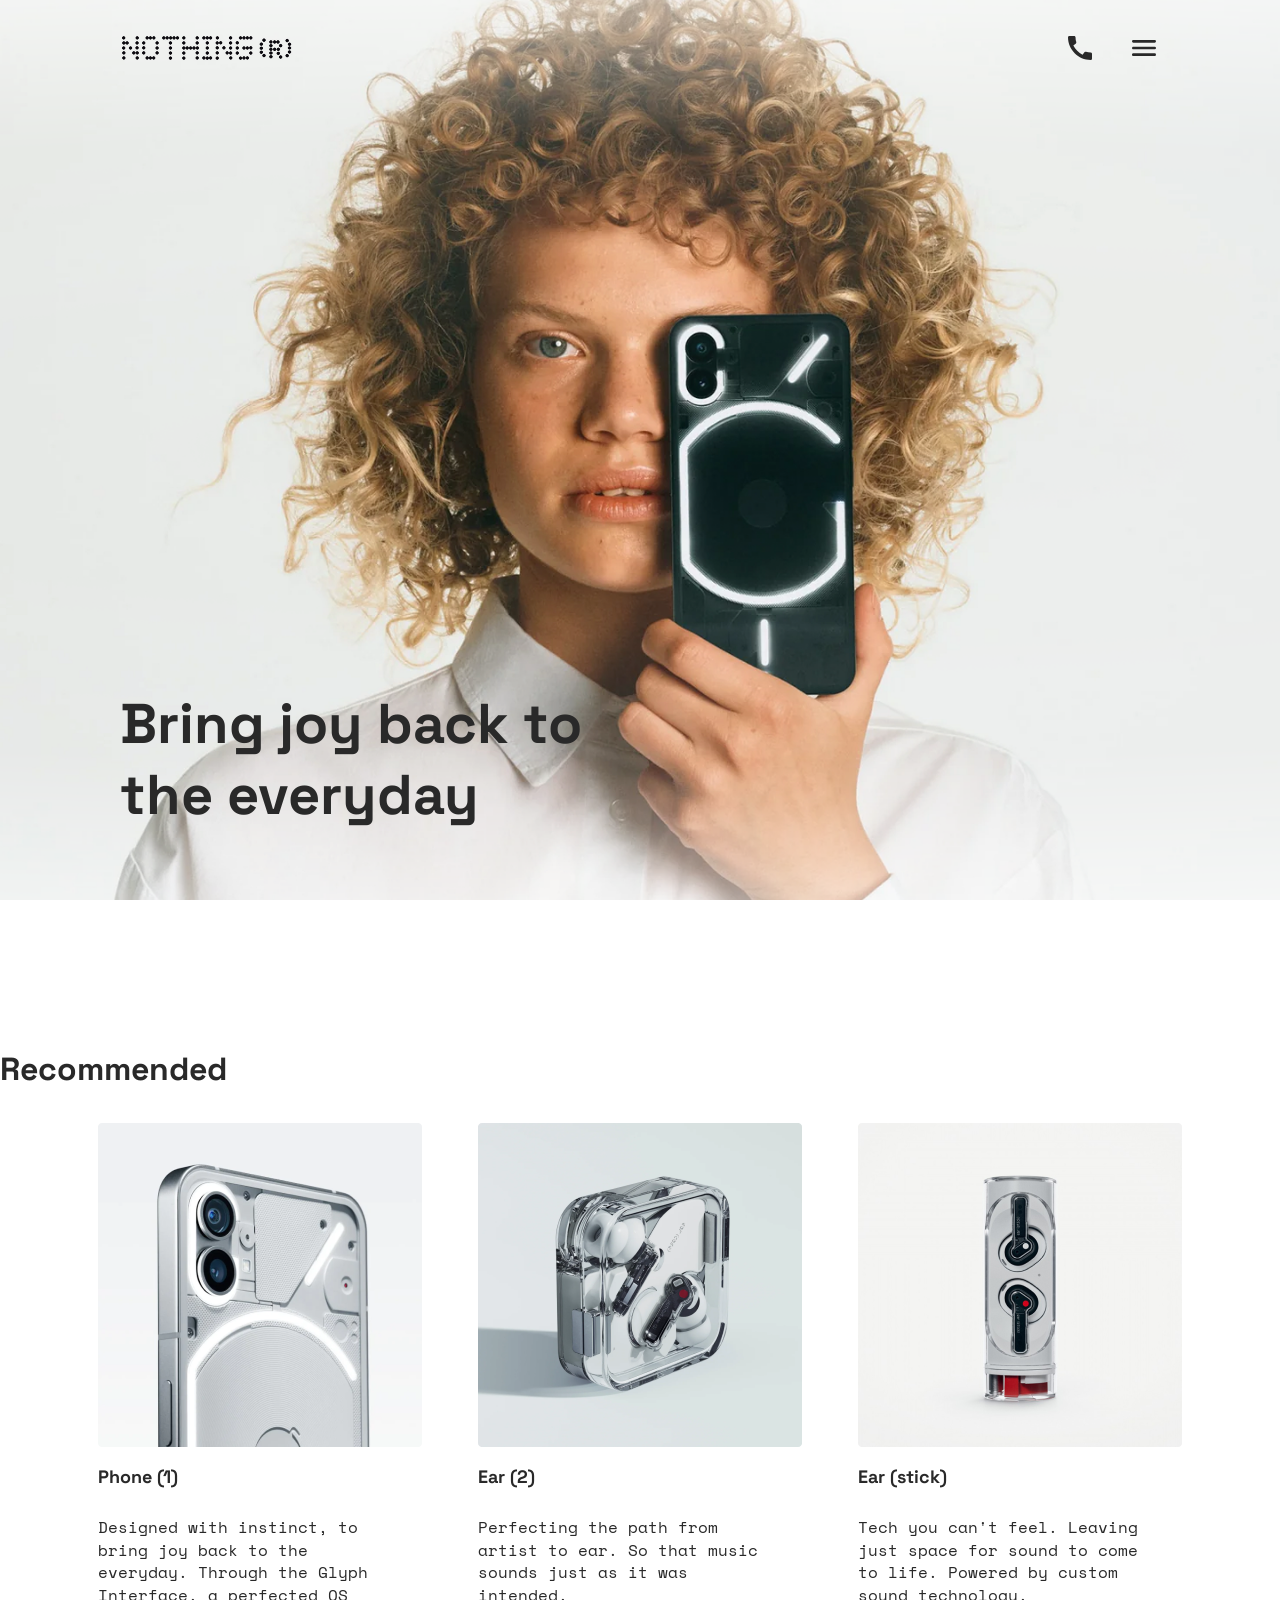
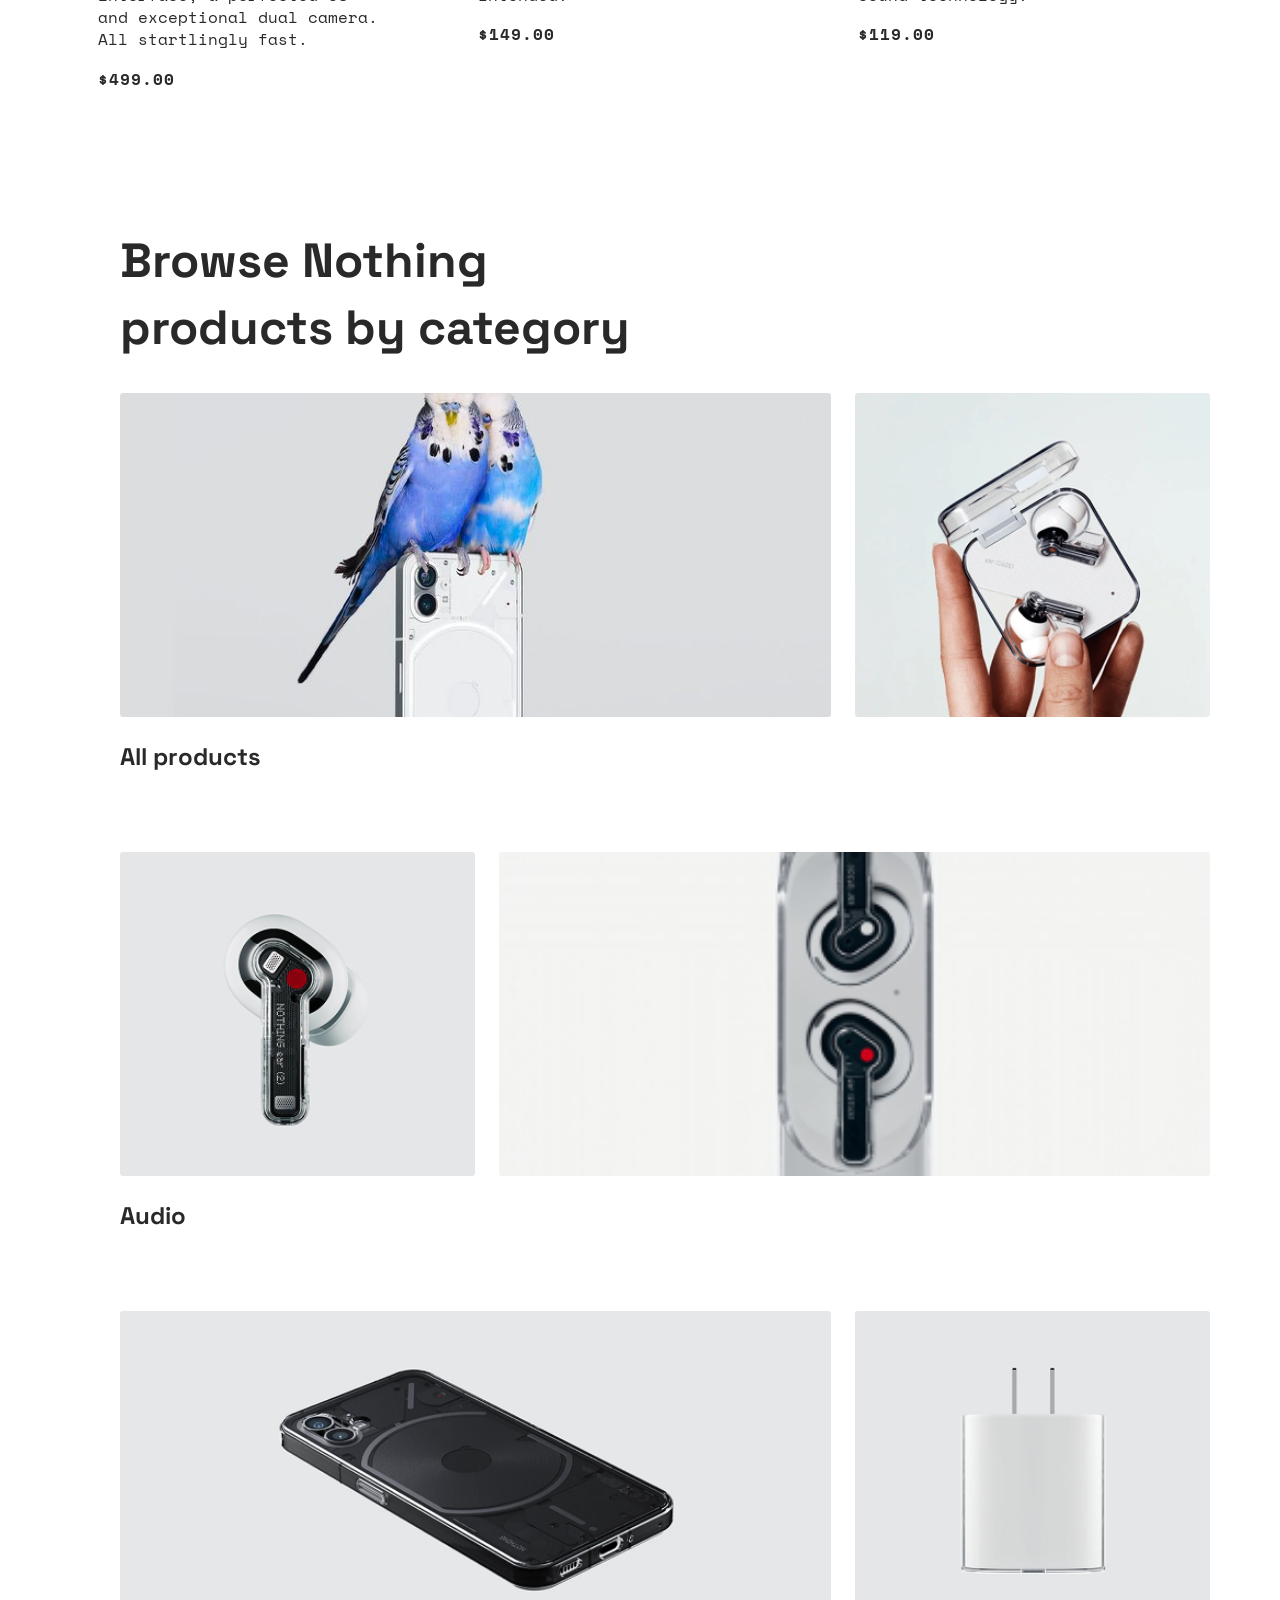
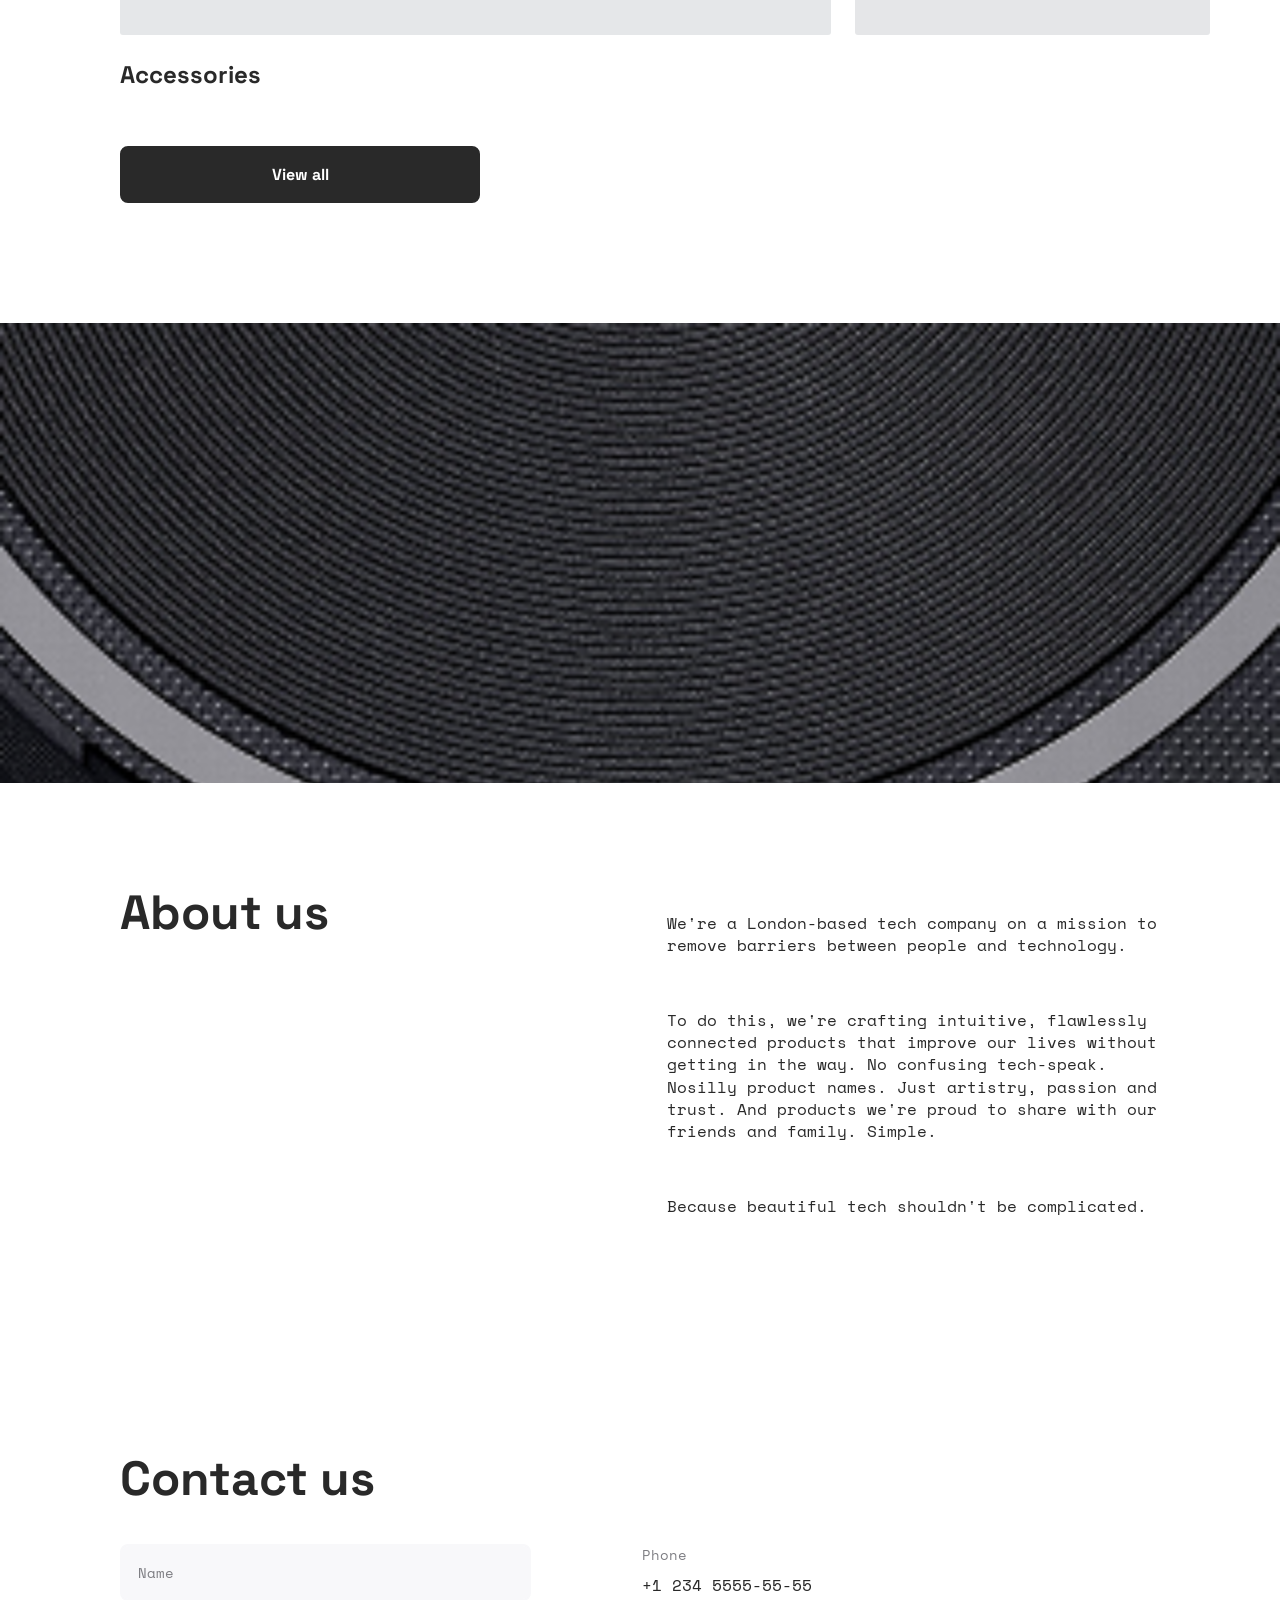
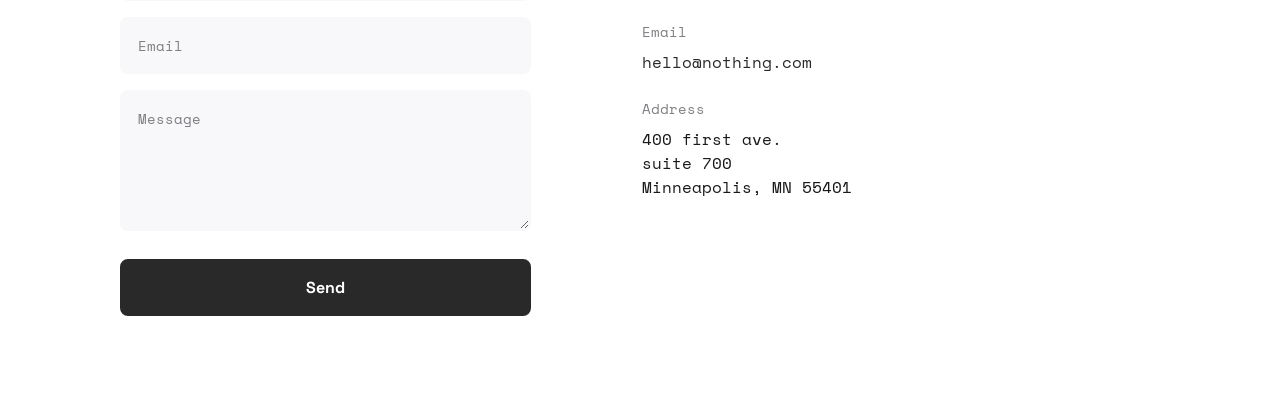
==== index.html @ 45bd4a40 "make build" ====
<!doctype html><html lang="en" class="page"><head><meta charset="utf-8"><meta name="viewport" content="width=device-width, initial-scale=1.0"><title>Nothing</title><link rel="icon" href="favicon.93eb9759.svg"><link rel="preconnect" href="https://fonts.googleapis.com"><link rel="preconnect" href="https://fonts.gstatic.com" crossorigin><link href="https://fonts.googleapis.com/css2?family=Space+Grotesk:wght@300..700&family=Space+Mono:ital,wght@0,400;0,700;1,400;1,700&display=swap" rel="stylesheet"><link rel="stylesheet" href="index.c25ecb0c.css"><script type="module" src="index.dffb134f.js" defer></script><script src="index.c192a3b6.js" defer nomodule></script></head><body class="page__body"> <header class="header"> <div class="header__top"> <a href="#" class="header__link"><img src="Logo.3c401010.png" alt="Nothing logo" class="header__logo"></a> <div class="header__icons"> <a href="tel:+123455555555" class="header__phone"> <span class="header__phone-number">+1 234 5555-55-55</span> <span class="icon icon--phone"></span> </a> <a href="#menu" class="icon icon--menu"></a> </div> </div> <div class="header__bottom"> <h1 class="header__title">Bring joy back to the everyday</h1> </div> </header> <aside class="menu page__menu" id="menu"> <div class="menu__content"> <div class="menu__top"> <a href="#" class="menu__link"><img src="Logo.3c401010.png" alt="Nothing logo" class="menu__logo"></a> <a href="#" class="icon icon--close"></a> </div> <nav class="menu__nav nav"> <ul class="nav__list"> <li class="nav__item"><a class="nav__link" href="#products">Products</a></li> <li class="nav__item"><a class="nav__link" href="#store">Store</a></li> <li class="nav__item"><a class="nav__link" href="#login">Login</a></li> <li class="nav__item"><a class="nav__link" href="#cart">Cart(0)</a></li> </ul> </nav> <a href="tel:+123455555555" class="menu__phone-number">+1 234 5555-55-55</a> <a href="tel:+123455555555" class="menu__call-to-order">call to order</a> </div> </aside> <main class="main"> <section class="recommended" id="products"> <h2 class="recommended__title">Recommended</h2> <div class="recommended__list"> <article class="product-card"> <div class="product-card__image-wrapper product-card__image-wrapper--white-phone"> <a href="#" alt="Phone (1)" class="product-card__image"> </a> </div> <h3 class="product-card__title">Phone (1)</h3> <p class="product-card__description"> Designed with instinct, to bring joy back to the everyday. Through the Glyph Interface, a perfected OS and exceptional dual camera. All startlingly fast. </p> <span class="product-card__price">$499.00</span> </article> <article class="product-card"> <div class="product-card__image-wrapper product-card__image-wrapper--case"> <a href="#" alt="Ear (2)" class="product-card__image"> </a> </div> <h3 class="product-card__title">Ear (2)</h3> <p class="product-card__description"> Perfecting the path from artist to ear. So that music sounds just as it was intended. </p> <span class="product-card__price">$149.00</span> </article> <article class="product-card"> <div class="product-card__image-wrapper product-card__image-wrapper--vertical-case"> <a href="#" alt="Ear (stick)" class="product-card__image"> </a> </div> <h3 class="product-card__title">Ear (stick)</h3> <p class="product-card__description"> Tech you can't feel. Leaving just space for sound to come to life. Powered by custom sound technology. </p> <span class="product-card__price">$119.00</span> </article> </div> </section> <section class="category" id="store"> <h2 class="category__title">Browse Nothing products by category</h2> <div class="category__list"> <div class="category-card"> <div class="category-card__images"> <div class="category-card__image-wrap category-card__image-wrap--birds"><a alt="All products 1" class="category-card__image"></a></div> <div class="category-card__image-wrap category-card__image-wrap--case"><a alt="All products 2" class="category-card__image"></a></div> </div> <h3 class="category-card__title">All products</h3> </div> <div class="category-card"> <div class="category-card__images"> <div class="category-card__image-wrap category-card__image-wrap--earpod"><a alt="Audio 1" class="category-card__image"></a></div> <div class="category-card__image-wrap category-card__image-wrap--case-vertical"><a alt="Audio 2" class="category-card__image"></a></div> </div> <h3 class="category-card__title">Audio</h3> </div> <div class="category-card"> <div class="category-card__images"> <div class="category-card__image-wrap category-card__image-wrap--black-phone"><a alt="Accessories 1" class="category-card__image"></a></div> <div class="category-card__image-wrap category-card__image-wrap--charge"><a alt="Accessories 2" class="category-card__image"></a></div> </div> <h3 class="category-card__title">Accessories</h3> </div> </div> <a href="#" class="button category__button">View all</a> </section> <div class="about-us__banner"> <img src="banner.ff20084d.png" alt="About us banner" class="about-us__image"> </div> <section class="about-us"> <h2 class="about-us__title">About us</h2> <div class="about-us__content"> <p class="about-us__text"> We're a London-based tech company on a mission to remove barriers between people and technology.</p><p class="about-us__text"> To do this, we're crafting intuitive, flawlessly connected products that improve our lives without getting in the way. No confusing tech-speak. Nosilly product names. Just artistry, passion and trust. And products we're proud to share with our friends and family. Simple.</p> <p class="about-us__text">Because beautiful tech shouldn't be complicated.</p> <p></p> </div> </section> <footer class="contact-us"> <h2 class="contact-us__title">Contact us</h2> <div class="contact-us__container"> <form class="contact-us__form form" action="#" method="post" onsubmit="this.reset(); return false;"> <div class="form__field"> <input type="text" class="form__input" name="name" placeholder="Name" required> </div> <div class="form__field"> <input type="email" class="form__input" name="email" autocomplete="email" placeholder="Email" required> </div> <div class="form__field"> <textarea class="form__input form__input--textarea" name="message" placeholder="Message" rows="5" required></textarea> </div> <button type="submit" class="button form__button">Send</button> </form> <div class="contact-info contact-us__info"> <div class="contact-info__item"> <span class="contact-info__label">Phone</span> <a href="tel:+123455555555" class="contact-info__value">+1 234 5555-55-55</a> </div> <div class="contact-info__item"> <span class="contact-info__label">Email</span> <a href="mailto:hello@nothing.com" class="contact-info__value">hello@nothing.com</a> </div> <div class="contact-info__item"> <span class="contact-info__label">Address</span> <address class="contact-info__value contact-info__value--address"> <a href="https://maps.app.goo.gl/bveQAWzBYYWHpnDx8" target="_blank"> 400 first ave.<br> suite 700<br> Minneapolis, MN 55401 </a> </address> </div> </div> </div> </footer> </main> </body></html>
---- index.c25ecb0c.css ----
.header{box-sizing:border-box;background-image:url(header-bg.d23793c9.png);background-position:50%;background-size:cover;-ms-flex-direction:column;flex-direction:column;-ms-flex-pack:justify;justify-content:space-between;height:100vh;padding:24px 20px;display:-ms-flexbox;display:flex}.page__menu{opacity:0;pointer-events:none;transition:transform .3s ease-in-out,opacity .3s ease-in-out;position:fixed;top:0;left:0;right:0;transform:translate(100%)}.page__menu:target{opacity:1;pointer-events:all;overflow:hidden;transform:translate(0)}.header__top{-ms-flex-pack:justify;justify-content:space-between;-ms-flex-align:center;align-items:center;display:-ms-flexbox;display:flex}.header__link{-ms-flex-align:center;align-items:center;display:-ms-flexbox;display:flex}.header__logo{width:125px;height:16px}.header__icons{gap:24px;display:-ms-flexbox;display:flex}.header__phone{-ms-flex-align:center;align-items:center;gap:12px;text-decoration:none;display:-ms-flexbox;display:flex}.header__phone-number{display:none}.header__title{font-family:Space Grotesk,sans-serif;font-weight:700;font-style:bold;letter-spacing:0;color:#292929;width:280px;font-size:36px}.menu{box-sizing:border-box;font-family:Space Grotesk,sans-serif;font-weight:700;font-style:bold;background-color:#e5e6e8;height:100vh;padding:24px 20px}.menu__top{-ms-flex-pack:justify;justify-content:space-between;-ms-flex-align:center;align-items:center;display:-ms-flexbox;display:flex}.menu__link{-ms-flex-align:center;align-items:center;display:-ms-flexbox;display:flex}.menu__logo{width:125px;height:16px}.nav__list{-ms-flex-direction:column;flex-direction:column;gap:32px;margin:0;padding:0;font-size:22px;line-height:22px;text-decoration:none;list-style:none;display:-ms-flexbox;display:flex}.nav__link{color:#292929;letter-spacing:2px;text-decoration:none}.menu__phone-number{color:#292929;letter-spacing:2px;margin-bottom:16px;font-size:16px;line-height:140%;text-decoration:none;display:block}.menu__call-to-order{color:#292929;letter-spacing:2px;text-transform:uppercase;border-bottom:1px solid #292929;width:fit-content;padding-bottom:5px;font-size:16px;line-height:140%;text-decoration:none;display:block}.menu__nav{margin-top:60px;margin-bottom:48px}.icon{width:24px;height:24px;display:block}.icon--phone{background-image:url(Phone-number.cced64ea.svg);background-size:cover}.icon--menu{background-image:url(Icon-Burger-menu.222493bc.svg);background-size:cover}.icon--close{background-image:url(Icon-Close.31bb77d6.svg);background-size:cover}.recommended{padding:64px 20px 48px}.recommended__title{color:#292929;margin-bottom:32px;font-family:Space Grotesk,sans-serif;font-size:32px;font-weight:700;line-height:140%}.recommended__list{-ms-flex-direction:column;flex-direction:column;gap:40px;display:-ms-flexbox;display:flex}.product-card__image-wrapper--white-phone{background-image:url(WhitePhone.9718313e.png)}.product-card__image-wrapper--case{background-image:url(CaseDegree.f46f339f.png)}.product-card__image-wrapper--vertical-case{background-image:url(CaseVertical.59f27807.png)}.product-card{-ms-flex-direction:column;flex-direction:column;width:100%;display:-ms-flexbox;display:flex}.product-card__image-wrapper{aspect-ratio:1;background-position:50%;background-size:cover;width:100%;transition:transform .3s}.product-card__image{-o-object-fit:contain;object-fit:contain;border-radius:4px;width:100%;margin-bottom:24px}.product-card__title{color:#292929;margin-bottom:12px;font-family:Space Grotesk,sans-serif;font-size:18px;font-weight:700}.product-card__description{color:#292929;width:100%;margin-bottom:16px;font-family:Space Mono,monospace;font-size:16px;font-weight:400;line-height:140%}.product-card__price{letter-spacing:1px;color:#292929;font-family:Space Mono,monospace;font-size:16px;font-weight:700}.category{justify-self:center;width:90%;padding:48px 0}.category__title{color:#292929;margin-bottom:32px;font-family:Space Grotesk,sans-serif;font-size:32px;font-weight:700;line-height:140%}.category__list{-ms-flex-direction:column;flex-direction:column;gap:40px;margin-bottom:32px;display:-ms-flexbox;display:flex}.category__button{margin-top:16px;transition:background-color .3s,color .3s}.category__button:hover{color:#292929;background-color:#f8f8fa;border:2px solid #f0f1f4;transition-duration:.3s}.category__button:active{color:#fff;background-color:#111;border-color:#111;transition-duration:.3s}.category-card__images{grid-template-columns:1fr 1fr;gap:20px;margin-bottom:16px;display:grid}.category-card__image{box-sizing:border-box;-o-object-fit:cover;object-fit:cover;border-radius:4px;width:100%;height:130px}.category-card__title{color:#292929;font-family:Space Grotesk,sans-serif;font-size:18px;font-weight:700}.category-card__image-wrap--birds{background-image:url(birdsOnPhoneMobile.c82175fc.png)}.category-card__image-wrap--case{background-image:url(Earpod-case.721baa20.png)}.category-card__image-wrap--earpod{background-image:url(Solo-earpod.15a42675.png)}.category-card__image-wrap--case-vertical{background-image:url(CaseVertical.59f27807.png)}.category-card__image-wrap--black-phone{background-image:url(Black-phone.6c8b3a0c.png)}.category-card__image-wrap--charge{background-image:url(ChargeBlock.f4182f8a.png)}.category-card__image-wrap{background-position:50%;background-size:cover;border-radius:3px;width:100%;height:130px;transition:transform .3s}.about-us{padding:0 20px 104px}.about-us__banner{width:100%;margin-top:96px;margin-bottom:48px;overflow:hidden}.about-us__banner img{width:100%;height:auto;display:block}.about-us__title{color:#292929;margin-bottom:32px;font-family:Space Grotesk,sans-serif;font-size:32px;font-weight:700;line-height:140%}.about-us__content{-ms-flex-direction:column;flex-direction:column;-ms-flex-pack:center;justify-content:center;gap:20px;display:-ms-flexbox;display:flex}.about-us__text{color:#292929;font-family:Space Mono,monospace;font-size:16px;line-height:140%}.contact-us{padding:0 20px}.contact-us__title{color:#292929;margin-bottom:32px;font-family:Space Grotesk,sans-serif;font-size:32px;font-weight:700;line-height:140%}.contact-us__form{margin-bottom:48px}.contact-us__info{padding-bottom:64px}.form{-ms-flex-direction:column;flex-direction:column;gap:16px;display:-ms-flexbox;display:flex}.form__input{box-sizing:border-box;color:#292929;background-color:#f8f8fa;border:2px solid #f8f8fa;border-radius:8px;width:100%;padding:16px;font-family:Space Mono,monospace;font-size:14px;transition:border-color .3s}.form__input::placeholder{color:#7e7e83}.form__input::placeholder{color:#7e7e83}.form__input--textarea{resize:vertical;min-height:120px}.form__input:hover{border:2px solid #f0f1f4;transition-duration:.3s}.form__input:active{border:2px solid #292929;transition-duration:.3s}.form__button{box-sizing:border-box;width:100%;margin-top:8px;transition:background-color .3s,color .3s}.form__button:hover{color:#292929;background-color:#f8f8fa;border:2px solid #f0f1f4;transition-duration:.3s}.form__button:active{color:#fff;background-color:#111;border-color:#111;transition-duration:.3s}.contact-info{-ms-flex-direction:column;flex-direction:column;gap:24px;display:-ms-flexbox;display:flex}.contact-info__item{-ms-flex-direction:column;flex-direction:column;gap:8px;display:-ms-flexbox;display:flex}.contact-info__label{color:#7e7e83;font-family:Space Mono,monospace;font-size:14px}.contact-info__value{color:#292929;font-family:Space Mono,monospace;font-size:16px;font-style:normal;text-decoration:none}.contact-info__value--address{line-height:1.5}.contact-info__value>a{color:#191919;text-decoration:none}@media (min-width:744px){.header{padding:32px 72px}.header__title{width:392px;font-size:48px}.header__logo{width:172px;height:24px}.menu{font-weight:700;font-style:bold;padding:32px 72px}.menu__logo{width:172px;height:24px}.icon{width:32px;height:32px}.recommended{padding:120px 72px 48px}.recommended__list{gap:56px}.product-card__image-wrapper{aspect-ratio:1;width:100%;height:auto}.product-card__description{width:100%}.category__list{gap:56px}.category__title{width:496px}.category-card__image-wrap{width:100%;height:184px}.category-card__images{gap:24px;display:grid}.category-card:nth-child(odd) .category-card__images{grid-template-columns:2fr 1fr}.category-card:nth-child(2n) .category-card__images{grid-template-columns:1fr 2fr}.category-card__image{height:184px}.about-us__image{height:400px}.about-us{-ms-flex-direction:row;flex-direction:row;-ms-flex-pack:center;justify-content:center;align-items:baseline;gap:120px;padding:0 72px 120px;display:-ms-flexbox;display:flex}.about-us__banner{margin-top:96px;margin-bottom:56px}.about-us__content{width:288px}.about-us__title{width:287px;font-size:40px}.contact-us{padding:0 70px}.contact-us__form{margin-bottom:80px}.contact-us__info{padding-bottom:120px}.form__input{width:100%}}@media (min-width:1260px){.header{padding:32px 120px}.header__icons{gap:32px}.header__title{width:498px;font-size:56px}.header__logo{width:172px;height:24px}.menu{font-weight:700;font-style:bold;padding:32px 120px}.menu__logo{width:172px;height:24px}.icon{width:32px;height:32px}.header__phone-number{color:#292929;letter-spacing:2px;opacity:0;visibility:hidden;padding:0 8px;font-family:Space Grotesk,sans-serif;font-size:12px;font-weight:700;transition:opacity .3s,transform .3s,visibility .3s;display:block;transform:translate(10px)}.header__phone:hover .header__phone-number{opacity:1;visibility:visible;transform:translate(0)}.recommended{justify-self:center;padding:120px 0 48px}.recommended__list{-ms-flex-direction:row;flex-direction:row;-ms-flex-pack:center;justify-content:center;gap:56px}.nav__link{transition:border-bottom .3s scale(1);padding-bottom:4px}.nav__link:hover{border-bottom:1px solid #292929}.product-card__image-wrapper{cursor:pointer;width:324px;height:324px}.product-card__image-wrapper:hover{transition-duration:.3s;transform:scale(1.1)}.product-card{width:324px}.product-card__description{width:280px}.category{width:1090px;padding:48px 120px 0}.category__list{gap:56px}.category__title{width:585px;font-size:48px}.category__button{width:324px}.category-card__image-wrap{width:100%;height:324px}.category-card__image-wrap:hover{cursor:pointer;transition-duration:.3s;transform:scale(1.1)}.category-card{width:100%}.category-card__images{gap:24px;display:grid}.category-card__title{font-size:24px}.category-card:nth-child(odd) .category-card__images{grid-template-columns:2fr 1fr}.category-card:nth-child(2n) .category-card__images{grid-template-columns:1fr 2fr}.category-card__image{height:324px}.about-us__image{height:400px}.about-us{-ms-flex-direction:row;flex-direction:row;-ms-flex-pack:start;justify-content:flex-start;align-items:baseline;gap:260px;padding:0 120px 120px;display:-ms-flexbox;display:flex}.about-us__banner{height:460px;margin-top:120px;margin-bottom:56px}.about-us__content{width:288px}.about-us__text{width:498px}.about-us__title{margin-left:0;font-size:48px}.contact-us{padding:0 120px}.contact-us__title{font-size:48px}.contact-us__form{margin-bottom:80px}.contact-us__info{padding-bottom:120px}.form__button,.form__input{width:411px}.contact-us__container{gap:111px;display:-ms-flexbox;display:flex}}.page__body{margin:0}.button{color:#fff;cursor:pointer;background-color:#292929;border:2px solid #292929;border-radius:8px;-ms-flex-pack:center;justify-content:center;-ms-flex-align:center;align-items:center;padding:16px;font-family:Space Grotesk,sans-serif;font-size:16px;font-weight:700;text-decoration:none;display:-ms-flexbox;display:flex}
/*# sourceMappingURL=index.c25ecb0c.css.map */
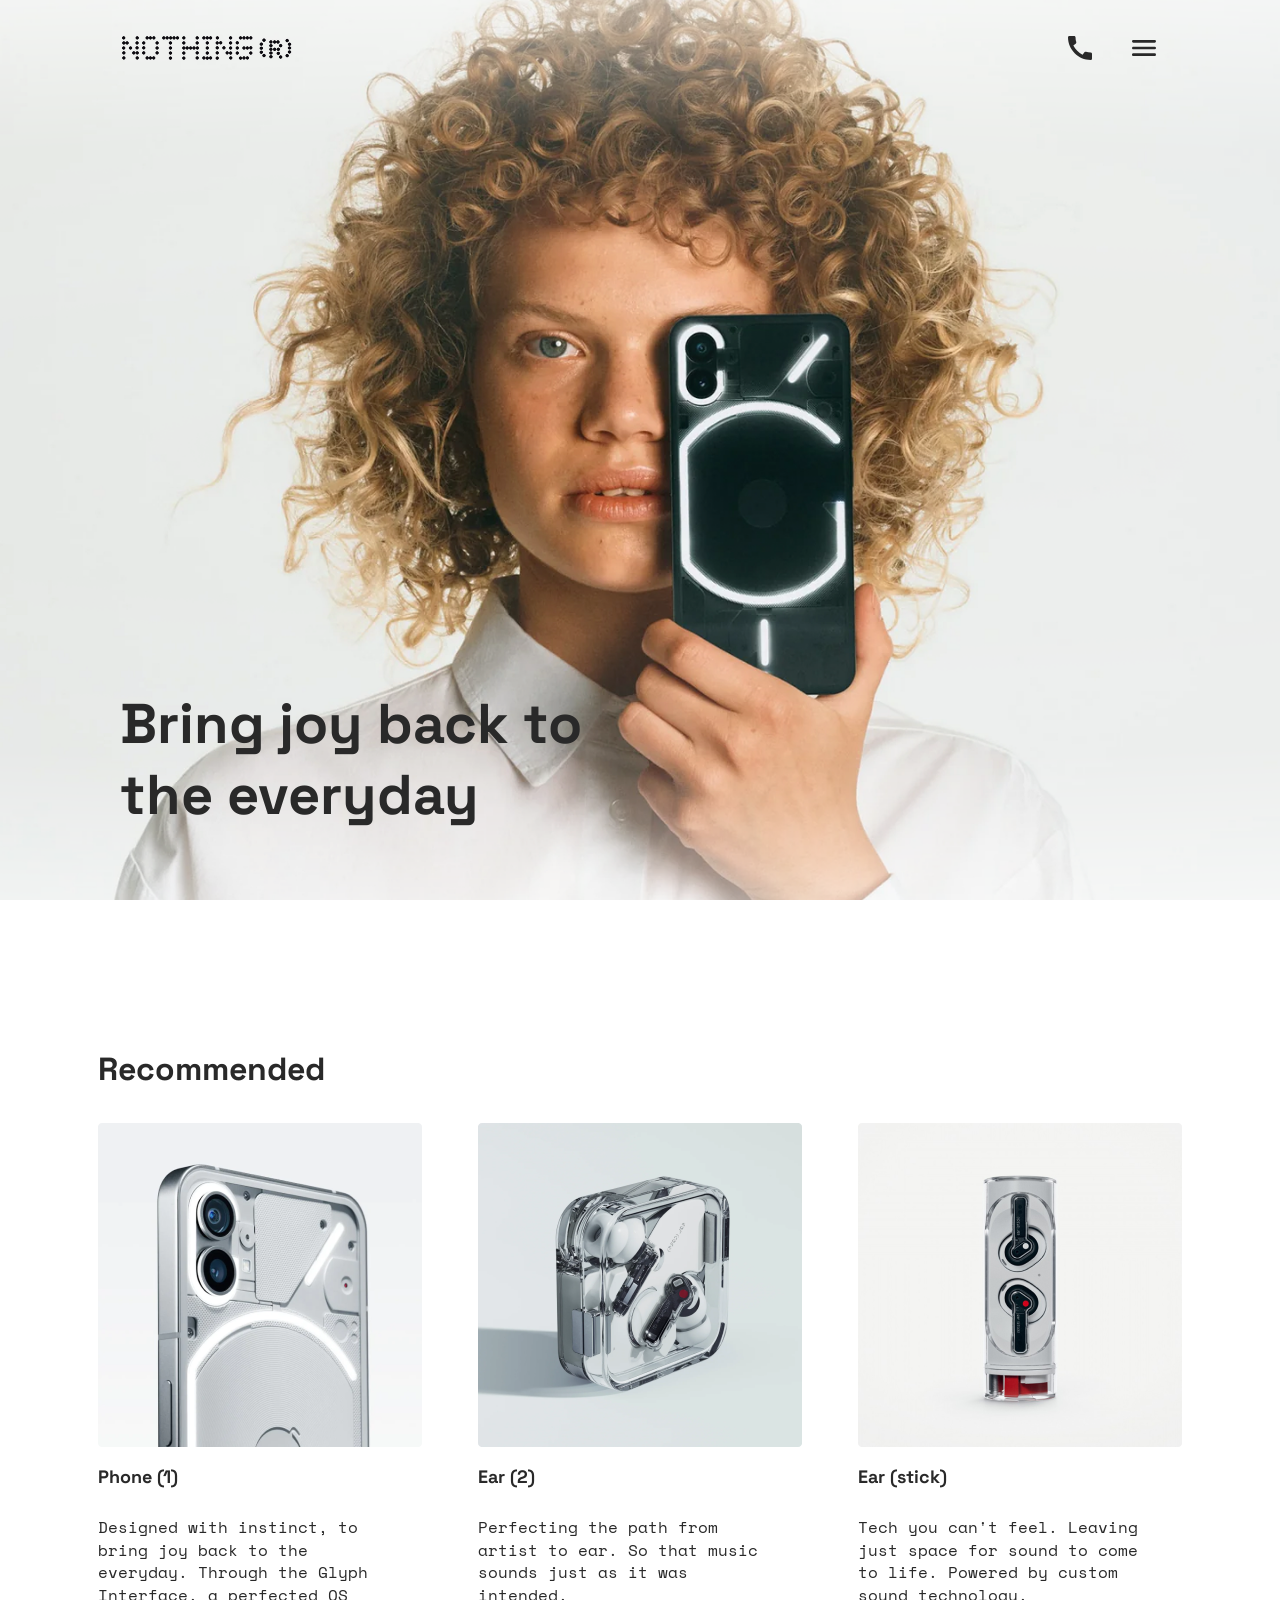
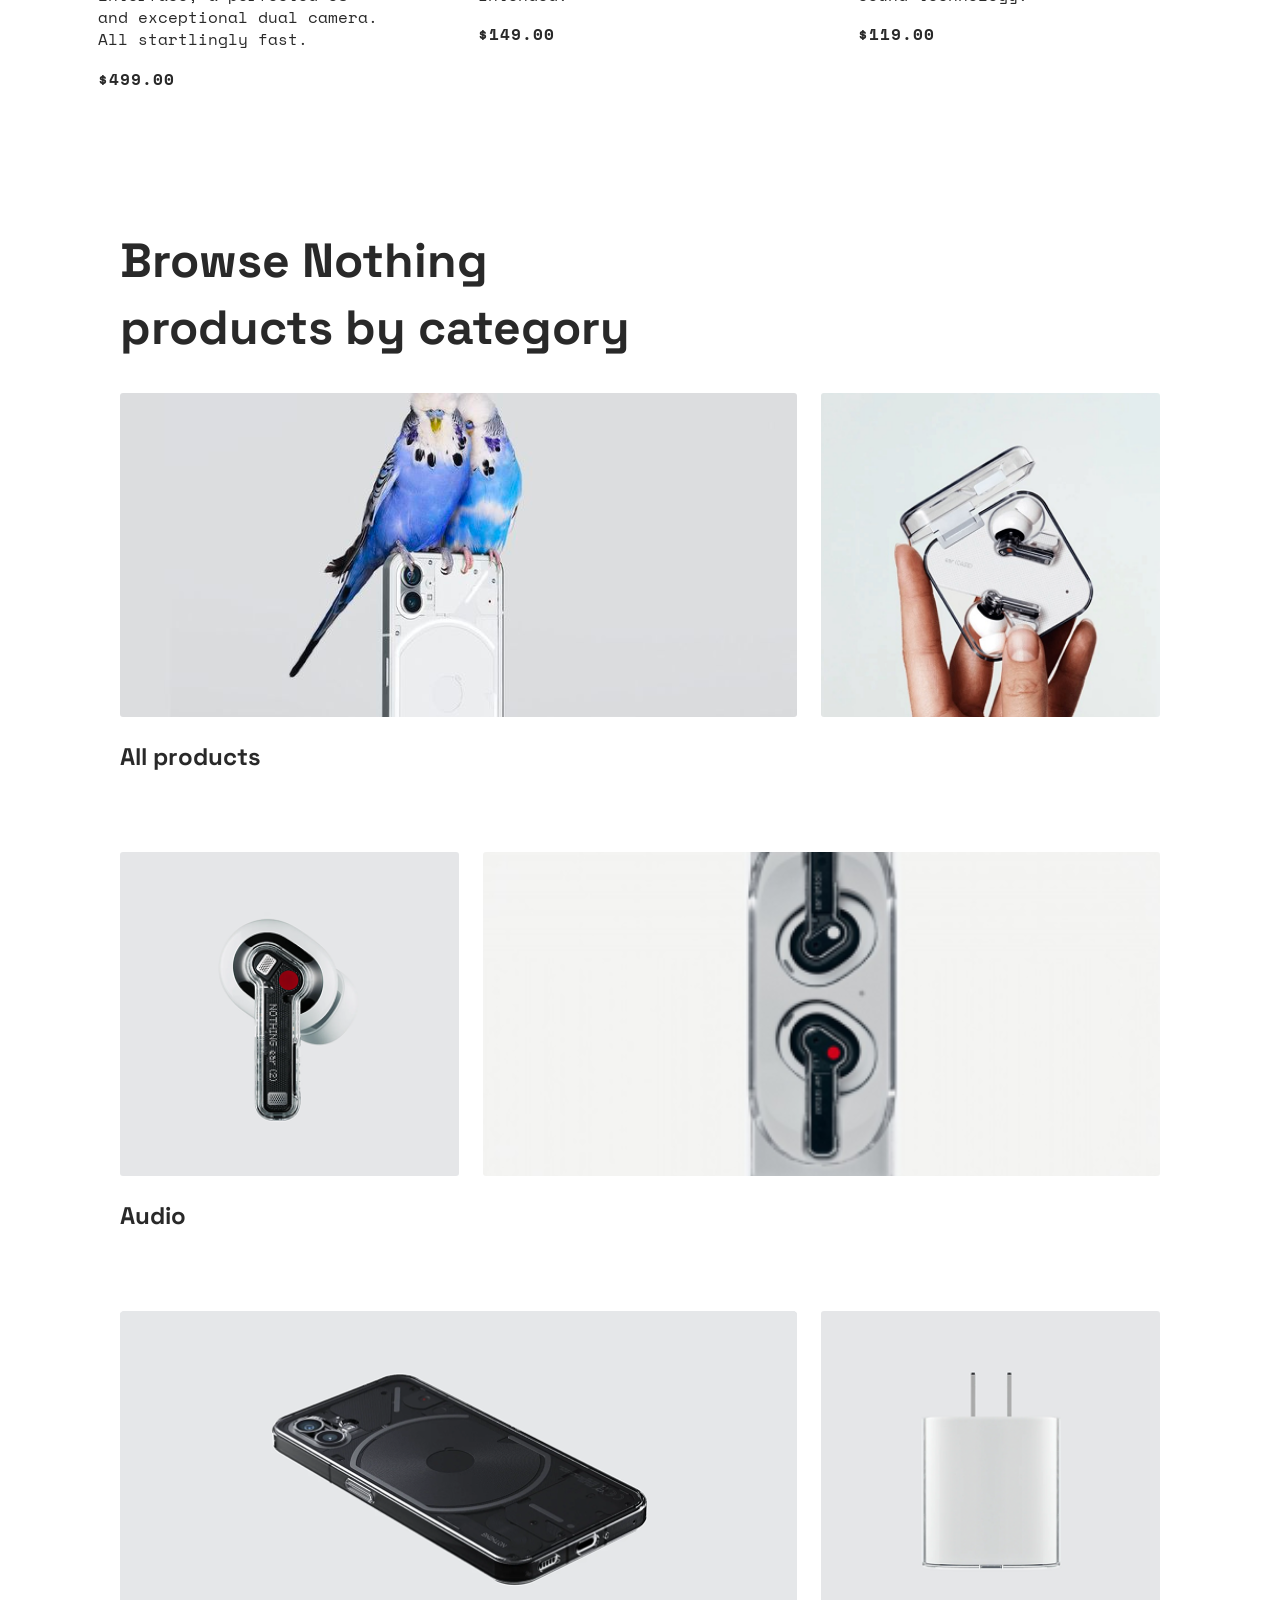
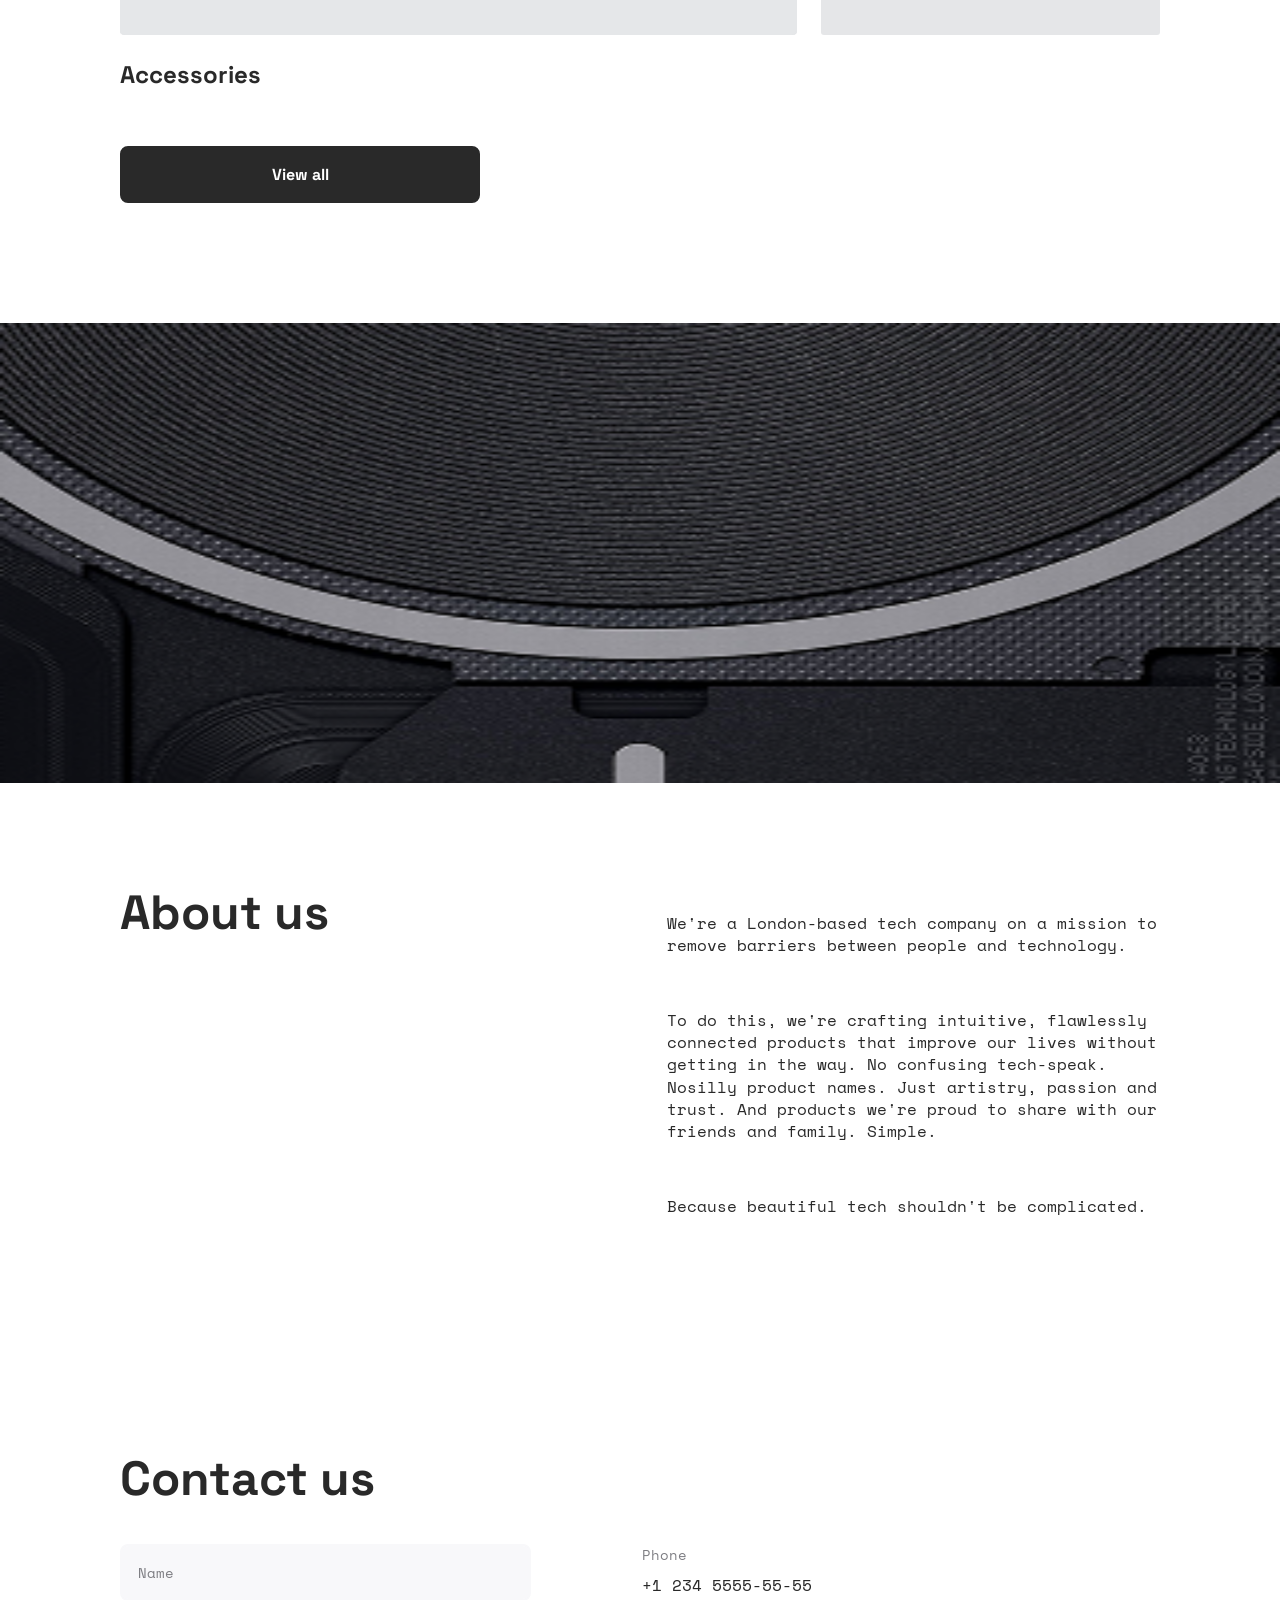
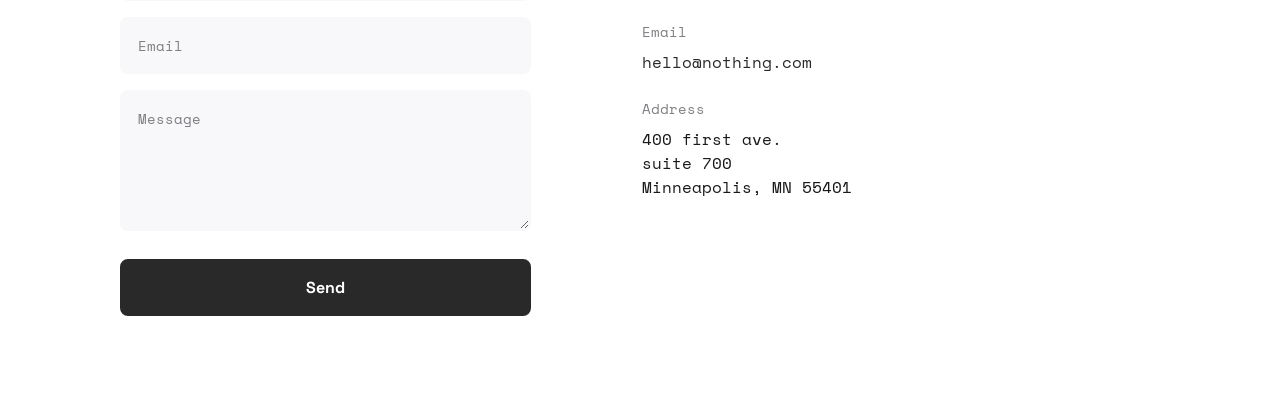
==== commit cb1a565e: "make build" ====
--- a/index.html
+++ b/index.html
@@ -1 +1 @@
-<!doctype html><html lang="en" class="page"><head><meta charset="utf-8"><meta name="viewport" content="width=device-width, initial-scale=1.0"><title>Nothing</title><link rel="icon" href="favicon.93eb9759.svg"><link rel="preconnect" href="https://fonts.googleapis.com"><link rel="preconnect" href="https://fonts.gstatic.com" crossorigin><link href="https://fonts.googleapis.com/css2?family=Space+Grotesk:wght@300..700&family=Space+Mono:ital,wght@0,400;0,700;1,400;1,700&display=swap" rel="stylesheet"><link rel="stylesheet" href="index.c25ecb0c.css"><script type="module" src="index.dffb134f.js" defer></script><script src="index.c192a3b6.js" defer nomodule></script></head><body class="page__body"> <header class="header"> <div class="header__top"> <a href="#" class="header__link"><img src="Logo.3c401010.png" alt="Nothing logo" class="header__logo"></a> <div class="header__icons"> <a href="tel:+123455555555" class="header__phone"> <span class="header__phone-number">+1 234 5555-55-55</span> <span class="icon icon--phone"></span> </a> <a href="#menu" class="icon icon--menu"></a> </div> </div> <div class="header__bottom"> <h1 class="header__title">Bring joy back to the everyday</h1> </div> </header> <aside class="menu page__menu" id="menu"> <div class="menu__content"> <div class="menu__top"> <a href="#" class="menu__link"><img src="Logo.3c401010.png" alt="Nothing logo" class="menu__logo"></a> <a href="#" class="icon icon--close"></a> </div> <nav class="menu__nav nav"> <ul class="nav__list"> <li class="nav__item"><a class="nav__link" href="#products">Products</a></li> <li class="nav__item"><a class="nav__link" href="#store">Store</a></li> <li class="nav__item"><a class="nav__link" href="#login">Login</a></li> <li class="nav__item"><a class="nav__link" href="#cart">Cart(0)</a></li> </ul> </nav> <a href="tel:+123455555555" class="menu__phone-number">+1 234 5555-55-55</a> <a href="tel:+123455555555" class="menu__call-to-order">call to order</a> </div> </aside> <main class="main"> <section class="recommended" id="products"> <h2 class="recommended__title">Recommended</h2> <div class="recommended__list"> <article class="product-card"> <div class="product-card__image-wrapper product-card__image-wrapper--white-phone"> <a href="#" alt="Phone (1)" class="product-card__image"> </a> </div> <h3 class="product-card__title">Phone (1)</h3> <p class="product-card__description"> Designed with instinct, to bring joy back to the everyday. Through the Glyph Interface, a perfected OS and exceptional dual camera. All startlingly fast. </p> <span class="product-card__price">$499.00</span> </article> <article class="product-card"> <div class="product-card__image-wrapper product-card__image-wrapper--case"> <a href="#" alt="Ear (2)" class="product-card__image"> </a> </div> <h3 class="product-card__title">Ear (2)</h3> <p class="product-card__description"> Perfecting the path from artist to ear. So that music sounds just as it was intended. </p> <span class="product-card__price">$149.00</span> </article> <article class="product-card"> <div class="product-card__image-wrapper product-card__image-wrapper--vertical-case"> <a href="#" alt="Ear (stick)" class="product-card__image"> </a> </div> <h3 class="product-card__title">Ear (stick)</h3> <p class="product-card__description"> Tech you can't feel. Leaving just space for sound to come to life. Powered by custom sound technology. </p> <span class="product-card__price">$119.00</span> </article> </div> </section> <section class="category" id="store"> <h2 class="category__title">Browse Nothing products by category</h2> <div class="category__list"> <div class="category-card"> <div class="category-card__images"> <div class="category-card__image-wrap category-card__image-wrap--birds"><a alt="All products 1" class="category-card__image"></a></div> <div class="category-card__image-wrap category-card__image-wrap--case"><a alt="All products 2" class="category-card__image"></a></div> </div> <h3 class="category-card__title">All products</h3> </div> <div class="category-card"> <div class="category-card__images"> <div class="category-card__image-wrap category-card__image-wrap--earpod"><a alt="Audio 1" class="category-card__image"></a></div> <div class="category-card__image-wrap category-card__image-wrap--case-vertical"><a alt="Audio 2" class="category-card__image"></a></div> </div> <h3 class="category-card__title">Audio</h3> </div> <div class="category-card"> <div class="category-card__images"> <div class="category-card__image-wrap category-card__image-wrap--black-phone"><a alt="Accessories 1" class="category-card__image"></a></div> <div class="category-card__image-wrap category-card__image-wrap--charge"><a alt="Accessories 2" class="category-card__image"></a></div> </div> <h3 class="category-card__title">Accessories</h3> </div> </div> <a href="#" class="button category__button">View all</a> </section> <div class="about-us__banner"> <img src="banner.ff20084d.png" alt="About us banner" class="about-us__image"> </div> <section class="about-us"> <h2 class="about-us__title">About us</h2> <div class="about-us__content"> <p class="about-us__text"> We're a London-based tech company on a mission to remove barriers between people and technology.</p><p class="about-us__text"> To do this, we're crafting intuitive, flawlessly connected products that improve our lives without getting in the way. No confusing tech-speak. Nosilly product names. Just artistry, passion and trust. And products we're proud to share with our friends and family. Simple.</p> <p class="about-us__text">Because beautiful tech shouldn't be complicated.</p> <p></p> </div> </section> <footer class="contact-us"> <h2 class="contact-us__title">Contact us</h2> <div class="contact-us__container"> <form class="contact-us__form form" action="#" method="post" onsubmit="this.reset(); return false;"> <div class="form__field"> <input type="text" class="form__input" name="name" placeholder="Name" required> </div> <div class="form__field"> <input type="email" class="form__input" name="email" autocomplete="email" placeholder="Email" required> </div> <div class="form__field"> <textarea class="form__input form__input--textarea" name="message" placeholder="Message" rows="5" required></textarea> </div> <button type="submit" class="button form__button">Send</button> </form> <div class="contact-info contact-us__info"> <div class="contact-info__item"> <span class="contact-info__label">Phone</span> <a href="tel:+123455555555" class="contact-info__value">+1 234 5555-55-55</a> </div> <div class="contact-info__item"> <span class="contact-info__label">Email</span> <a href="mailto:hello@nothing.com" class="contact-info__value">hello@nothing.com</a> </div> <div class="contact-info__item"> <span class="contact-info__label">Address</span> <address class="contact-info__value contact-info__value--address"> <a href="https://maps.app.goo.gl/bveQAWzBYYWHpnDx8" target="_blank"> 400 first ave.<br> suite 700<br> Minneapolis, MN 55401 </a> </address> </div> </div> </div> </footer> </main> </body></html>+<!doctype html><html lang="en" class="page"><head><meta charset="utf-8"><meta name="viewport" content="width=device-width, initial-scale=1.0"><title>Nothing</title><link rel="icon" href="favicon.93eb9759.svg"><link rel="preconnect" href="https://fonts.googleapis.com"><link rel="preconnect" href="https://fonts.gstatic.com" crossorigin><link href="https://fonts.googleapis.com/css2?family=Space+Grotesk:wght@300..700&family=Space+Mono:ital,wght@0,400;0,700;1,400;1,700&display=swap" rel="stylesheet"><link rel="stylesheet" href="index.cad722ae.css"><script type="module" src="index.dffb134f.js" defer></script><script src="index.c192a3b6.js" defer nomodule></script></head><body class="page__body"> <header class="header"> <div class="header__top"> <a href="#" class="header__link"><img src="Logo.3c401010.png" alt="Nothing logo" class="header__logo"></a> <div class="header__icons"> <a href="tel:+123455555555" class="header__phone"> <span class="header__phone-number">+1 234 5555-55-55</span> <span class="icon icon--phone"></span> </a> <a href="#menu" class="icon icon--menu"></a> </div> </div> <div class="header__bottom"> <h1 class="header__title">Bring joy back to the everyday</h1> </div> </header> <aside class="menu page__menu" id="menu"> <div class="menu__content"> <div class="menu__top"> <a href="#" class="menu__link"><img src="Logo.3c401010.png" alt="Nothing logo" class="menu__logo"></a> <a href="#" class="icon icon--close"></a> </div> <nav class="menu__nav nav"> <ul class="nav__list"> <li class="nav__item"><a class="nav__link" href="#products">Products</a></li> <li class="nav__item"><a class="nav__link" href="#store">Store</a></li> <li class="nav__item"><a class="nav__link" href="#login">Login</a></li> <li class="nav__item"><a class="nav__link" href="#cart">Cart(0)</a></li> </ul> </nav> <a href="tel:+123455555555" class="menu__phone-number">+1 234 5555-55-55</a> <a href="tel:+123455555555" class="menu__call-to-order">call to order</a> </div> </aside> <main class="main"> <section class="recommended" id="products"> <h2 class="recommended__title">Recommended</h2> <div class="recommended__list"> <article class="product-card"> <div class="product-card__image-wrapper product-card__image-wrapper--white-phone"> <a href="#" alt="Phone (1)" class="product-card__image"> </a> </div> <h3 class="product-card__title">Phone (1)</h3> <p class="product-card__description"> Designed with instinct, to bring joy back to the everyday. Through the Glyph Interface, a perfected OS and exceptional dual camera. All startlingly fast. </p> <span class="product-card__price">$499.00</span> </article> <article class="product-card"> <div class="product-card__image-wrapper product-card__image-wrapper--case"> <a href="#" alt="Ear (2)" class="product-card__image"> </a> </div> <h3 class="product-card__title">Ear (2)</h3> <p class="product-card__description"> Perfecting the path from artist to ear. So that music sounds just as it was intended. </p> <span class="product-card__price">$149.00</span> </article> <article class="product-card"> <div class="product-card__image-wrapper product-card__image-wrapper--vertical-case"> <a href="#" alt="Ear (stick)" class="product-card__image"> </a> </div> <h3 class="product-card__title">Ear (stick)</h3> <p class="product-card__description"> Tech you can't feel. Leaving just space for sound to come to life. Powered by custom sound technology. </p> <span class="product-card__price">$119.00</span> </article> </div> </section> <section class="category" id="store"> <h2 class="category__title">Browse Nothing products by category</h2> <div class="category__list"> <div class="category-card"> <div class="category-card__images"> <div class="category-card__image-wrap category-card__image-wrap--birds"><a alt="All products 1" class="category-card__image"></a></div> <div class="category-card__image-wrap category-card__image-wrap--case"><a alt="All products 2" class="category-card__image"></a></div> </div> <h3 class="category-card__title">All products</h3> </div> <div class="category-card"> <div class="category-card__images"> <div class="category-card__image-wrap category-card__image-wrap--earpod"><a alt="Audio 1" class="category-card__image"></a></div> <div class="category-card__image-wrap category-card__image-wrap--case-vertical"><a alt="Audio 2" class="category-card__image"></a></div> </div> <h3 class="category-card__title">Audio</h3> </div> <div class="category-card"> <div class="category-card__images"> <div class="category-card__image-wrap category-card__image-wrap--black-phone"><a alt="Accessories 1" class="category-card__image"></a></div> <div class="category-card__image-wrap category-card__image-wrap--charge"><a alt="Accessories 2" class="category-card__image"></a></div> </div> <h3 class="category-card__title">Accessories</h3> </div> </div> <a href="#" class="button category__button">View all</a> </section> <div class="about-us__banner"> <img src="banner.ff20084d.png" alt="About us banner" class="about-us__image"> </div> <section class="about-us"> <h2 class="about-us__title">About us</h2> <div class="about-us__content"> <p class="about-us__text"> We're a London-based tech company on a mission to remove barriers between people and technology.</p><p class="about-us__text"> To do this, we're crafting intuitive, flawlessly connected products that improve our lives without getting in the way. No confusing tech-speak. Nosilly product names. Just artistry, passion and trust. And products we're proud to share with our friends and family. Simple.</p> <p class="about-us__text">Because beautiful tech shouldn't be complicated.</p> <p></p> </div> </section> <footer class="contact-us"> <h2 class="contact-us__title">Contact us</h2> <div class="contact-us__container"> <form class="contact-us__form form" action="#" method="post" onsubmit="this.reset(); return false;"> <div class="form__field"> <input type="text" class="form__input" name="name" placeholder="Name" required> </div> <div class="form__field"> <input type="email" class="form__input" name="email" autocomplete="email" placeholder="Email" required> </div> <div class="form__field"> <textarea class="form__input form__input--textarea" name="message" placeholder="Message" rows="5" required></textarea> </div> <button type="submit" class="button form__button">Send</button> </form> <div class="contact-info contact-us__info"> <div class="contact-info__item"> <span class="contact-info__label">Phone</span> <a href="tel:+123455555555" class="contact-info__value">+1 234 5555-55-55</a> </div> <div class="contact-info__item"> <span class="contact-info__label">Email</span> <a href="mailto:hello@nothing.com" class="contact-info__value">hello@nothing.com</a> </div> <div class="contact-info__item"> <span class="contact-info__label">Address</span> <address class="contact-info__value contact-info__value--address"> <a href="https://maps.app.goo.gl/bveQAWzBYYWHpnDx8" target="_blank"> 400 first ave.<br> suite 700<br> Minneapolis, MN 55401 </a> </address> </div> </div> </div> </footer> </main> </body></html>
--- a/index.cad722ae.css
+++ b/index.cad722ae.css
@@ -0,0 +1,2 @@
+.header{box-sizing:border-box;background-image:url(header-bg.d23793c9.png);background-position:50%;background-size:cover;-ms-flex-direction:column;flex-direction:column;-ms-flex-pack:justify;justify-content:space-between;height:100vh;padding:24px 20px;display:-ms-flexbox;display:flex}.page__menu{opacity:0;pointer-events:none;-moz-transition:-moz-transform .3s ease-in-out,opacity .3s ease-in-out;-webkit-transition:-webkit-transform .3s ease-in-out,opacity .3s ease-in-out;transition:transform .3s ease-in-out,opacity .3s ease-in-out;position:fixed;top:0;left:0;right:0;transform:translate(100%)}.page__menu:target{opacity:1;pointer-events:all;overflow:hidden;transform:translate(0)}.header__top{-ms-flex-pack:justify;justify-content:space-between;-ms-flex-align:center;align-items:center;display:-ms-flexbox;display:flex}.header__link{-ms-flex-align:center;align-items:center;display:-ms-flexbox;display:flex}.header__logo{width:125px;height:16px}.header__icons{gap:24px;display:-ms-flexbox;display:flex}.header__phone{-ms-flex-align:center;align-items:center;gap:12px;text-decoration:none;display:-ms-flexbox;display:flex}.header__phone-number{display:none}.header__title{font-family:Space Grotesk,sans-serif;font-weight:700;font-style:bold;letter-spacing:0;color:#292929;width:280px;font-size:36px}.menu{box-sizing:border-box;font-family:Space Grotesk,sans-serif;font-weight:700;font-style:bold;background-color:#e5e6e8;height:100vh;padding:24px 20px}.menu__top{-ms-flex-pack:justify;justify-content:space-between;-ms-flex-align:center;align-items:center;display:-ms-flexbox;display:flex}.menu__link{-ms-flex-align:center;align-items:center;display:-ms-flexbox;display:flex}.menu__logo{width:125px;height:16px}.nav__list{-ms-flex-direction:column;flex-direction:column;gap:32px;margin:0;padding:0;font-size:22px;line-height:22px;text-decoration:none;list-style:none;display:-ms-flexbox;display:flex}.nav__link{color:#292929;letter-spacing:2px;text-decoration:none}.menu__phone-number{color:#292929;letter-spacing:2px;margin-bottom:16px;font-size:16px;line-height:140%;text-decoration:none;display:block}.menu__call-to-order{color:#292929;letter-spacing:2px;text-transform:uppercase;border-bottom:1px solid #292929;width:fit-content;padding-bottom:5px;font-size:16px;line-height:140%;text-decoration:none;display:block}.menu__nav{margin-top:60px;margin-bottom:48px}.icon{width:24px;height:24px;display:block}.icon--phone{background-image:url(Phone-number.cced64ea.svg);background-size:cover}.icon--menu{background-image:url(Icon-Burger-menu.222493bc.svg);background-size:cover}.icon--close{background-image:url(Icon-Close.31bb77d6.svg);background-size:cover}.recommended{padding:64px 20px 48px}.recommended__title{color:#292929;margin-bottom:32px;font-family:Space Grotesk,sans-serif;font-size:32px;font-weight:700;line-height:140%}.recommended__list{-ms-flex-direction:column;flex-direction:column;gap:40px;display:-ms-flexbox;display:flex}.product-card__image-wrapper--white-phone{background-image:url(WhitePhone.9718313e.png)}.product-card__image-wrapper--case{background-image:url(CaseDegree.f46f339f.png)}.product-card__image-wrapper--vertical-case{background-image:url(CaseVertical.59f27807.png)}.product-card{-ms-flex-direction:column;flex-direction:column;width:100%;display:-ms-flexbox;display:flex}.product-card__image-wrapper{aspect-ratio:1;-moz-transition:-moz-transform .3s;-webkit-transition:-webkit-transform .3s;background-position:50%;background-size:cover;width:100%;transition:transform .3s}@supports not (aspect-ratio:1 / 1){.product-card__image-wrapper{height:0;padding-bottom:100%}@media (min-width:1260px){.product-card__image-wrapper{height:324px;padding-bottom:0}}}.product-card__image{-webkit-object-fit:contain;-o-object-fit:contain;object-fit:contain;border-radius:4px;width:100%;margin-bottom:24px}.product-card__title{color:#292929;margin-bottom:12px;font-family:Space Grotesk,sans-serif;font-size:18px;font-weight:700}.product-card__description{color:#292929;width:100%;margin-bottom:16px;font-family:Space Mono,monospace;font-size:16px;font-weight:400;line-height:140%}.product-card__price{letter-spacing:1px;color:#292929;font-family:Space Mono,monospace;font-size:16px;font-weight:700}.category{width:90%;margin-left:auto;margin-right:auto;padding:48px 0}.category__title{color:#292929;margin-bottom:32px;font-family:Space Grotesk,sans-serif;font-size:32px;font-weight:700;line-height:140%}.category__list{-ms-flex-direction:column;flex-direction:column;gap:40px;margin-bottom:32px;display:-ms-flexbox;display:flex}.category__button{margin-top:16px;transition:background-color .3s,color .3s}.category__button:hover{color:#292929;background-color:#f8f8fa;border:2px solid #f0f1f4;transition-duration:.3s}.category__button:active{color:#fff;background-color:#111;border-color:#111;transition-duration:.3s}.category-card__images{grid-template-columns:1fr 1fr;gap:20px;margin-bottom:16px;display:grid}.category-card__image{box-sizing:border-box;-webkit-object-fit:cover;-o-object-fit:cover;object-fit:cover;border-radius:4px;width:100%;height:130px}.category-card__title{color:#292929;font-family:Space Grotesk,sans-serif;font-size:18px;font-weight:700}.category-card__image-wrap--birds{background-image:url(birdsOnPhoneMobile.c82175fc.png)}.category-card__image-wrap--case{background-image:url(Earpod-case.721baa20.png)}.category-card__image-wrap--earpod{background-image:url(Solo-earpod.15a42675.png)}.category-card__image-wrap--case-vertical{background-image:url(CaseVertical.59f27807.png)}.category-card__image-wrap--black-phone{background-image:url(Black-phone.6c8b3a0c.png)}.category-card__image-wrap--charge{background-image:url(ChargeBlock.f4182f8a.png)}.category-card__image-wrap{-moz-transition:-moz-transform .3s;-webkit-transition:-webkit-transform .3s;background-position:50%;background-size:cover;border-radius:3px;width:100%;height:130px;transition:transform .3s}.about-us{box-sizing:border-box;width:100%;max-width:1330px;margin-left:auto;margin-right:auto;padding:0 20px 104px}.about-us__banner{width:100%;height:460px;margin-top:96px;margin-bottom:48px;overflow:hidden}.about-us__banner img{aspect-ratio:1;-ms-flex-item-align:center;align-self:center;width:100%;height:100%}.about-us__title{color:#292929;margin-bottom:32px;font-family:Space Grotesk,sans-serif;font-size:32px;font-weight:700;line-height:140%}.about-us__content{-ms-flex-direction:column;flex-direction:column;-ms-flex-pack:center;justify-content:center;gap:20px;display:-ms-flexbox;display:flex}.about-us__text{color:#292929;font-family:Space Mono,monospace;font-size:16px;line-height:140%}.contact-us{box-sizing:border-box;width:100%;max-width:1330px;margin-left:auto;margin-right:auto;padding:0 20px}.contact-us__title{color:#292929;margin-bottom:32px;font-family:Space Grotesk,sans-serif;font-size:32px;font-weight:700;line-height:140%}.contact-us__form{margin-bottom:48px}.contact-us__info{padding-bottom:64px}.form{-ms-flex-direction:column;flex-direction:column;gap:16px;display:-ms-flexbox;display:flex}.form__input{box-sizing:border-box;color:#292929;background-color:#f8f8fa;border:2px solid #f8f8fa;border-radius:8px;width:100%;padding:16px;font-family:Space Mono,monospace;font-size:14px;transition:border-color .3s}.form__input::-ms-input-placeholder{color:#7e7e83}.form__input::placeholder{color:#7e7e83}.form__input:-ms-input-placeholder{color:#7e7e83}.form__input--textarea{resize:vertical;min-height:120px}.form__input:hover{border:2px solid #f0f1f4;transition-duration:.3s}.form__input:active{border:2px solid #292929;transition-duration:.3s}.form__button{box-sizing:border-box;width:100%;margin-top:8px;transition:background-color .3s,color .3s}.form__button:hover{color:#292929;background-color:#f8f8fa;border:2px solid #f0f1f4;transition-duration:.3s}.form__button:active{color:#fff;background-color:#111;border-color:#111;transition-duration:.3s}.contact-info{-ms-flex-direction:column;flex-direction:column;gap:24px;display:-ms-flexbox;display:flex}.contact-info__item{-ms-flex-direction:column;flex-direction:column;gap:8px;display:-ms-flexbox;display:flex}.contact-info__label{color:#7e7e83;font-family:Space Mono,monospace;font-size:14px}.contact-info__value{color:#292929;font-family:Space Mono,monospace;font-size:16px;font-style:normal;text-decoration:none}.contact-info__value--address{line-height:1.5}.contact-info__value>a{color:#191919;text-decoration:none}@media (min-width:744px){.header{padding:32px 72px}.header__title{width:392px;font-size:48px}.header__logo{width:172px;height:24px}.menu{font-weight:700;font-style:bold;padding:32px 72px}.menu__logo{width:172px;height:24px}.icon{width:32px;height:32px}.recommended{padding:120px 72px 48px}.recommended__list{-ms-flex-direction:row;flex-direction:row;gap:56px}.product-card__image-wrapper{aspect-ratio:1;width:100%;height:auto}.product-card__description{width:100%}.category__list{gap:56px}.category__title{width:496px}.category-card__image-wrap{width:100%;height:184px}.category-card__images{gap:24px;display:grid}.category-card:nth-child(odd) .category-card__images{grid-template-columns:2fr 1fr}.category-card:nth-child(2n) .category-card__images{grid-template-columns:1fr 2fr}.category-card__image{height:184px}.about-us{-ms-flex-direction:row;flex-direction:row;-ms-flex-pack:center;justify-content:center;align-items:baseline;gap:120px;padding:0 72px 120px;display:-ms-flexbox;display:flex}.about-us__banner{margin-top:96px;margin-bottom:56px}.about-us__content{width:288px}.about-us__title{width:287px;font-size:40px}.contact-us{padding:0 70px}.contact-us__form{margin-bottom:80px}.contact-us__info{padding-bottom:120px}.form__input{width:100%}}@media (min-width:1260px){.header{padding:32px 120px}.header__icons{gap:32px}.header__title{width:498px;font-size:56px}.header__logo{width:172px;height:24px}.menu{font-weight:700;font-style:bold;padding:32px 120px}.menu__logo{width:172px;height:24px}.icon{width:32px;height:32px}.header__phone-number{color:#292929;letter-spacing:2px;opacity:0;visibility:hidden;-moz-transition:opacity .3s,-moz-transform .3s,visibility .3s;-webkit-transition:opacity .3s,-webkit-transform .3s,visibility .3s;padding:0 8px;font-family:Space Grotesk,sans-serif;font-size:12px;font-weight:700;transition:opacity .3s,transform .3s,visibility .3s;display:block;transform:translate(10px)}.header__phone:hover .header__phone-number{opacity:1;visibility:visible;transform:translate(0)}.recommended{justify-self:center;padding:120px 0 48px}.recommended__title{max-width:1084px;margin-left:auto;margin-right:auto}.recommended__list{-ms-flex-pack:center;justify-content:center;gap:56px}.nav__link{-moz-transition:border-bottom .3s scale(1);transition:border-bottom .3s scale(1);padding-bottom:4px}.nav__link:hover{border-bottom:1px solid #292929}.product-card__image-wrapper{cursor:pointer;width:324px;height:324px}.product-card__image-wrapper:hover{transition-duration:.3s;transform:scale(1.1)}.product-card{width:324px}.product-card__description{width:280px}.category{box-sizing:border-box;width:100%;max-width:1330px;padding:48px 120px 0}.category__list{gap:56px}.category__title{width:585px;font-size:48px}.category__button{width:324px}.category-card__image-wrap{width:100%;height:324px}.category-card__image-wrap:hover{cursor:pointer;transition-duration:.3s;transform:scale(1.1)}.category-card{width:100%}.category-card__images{gap:24px;display:grid}.category-card__title{font-size:24px}.category-card:nth-child(odd) .category-card__images{grid-template-columns:2fr 1fr}.category-card:nth-child(2n) .category-card__images{grid-template-columns:1fr 2fr}.category-card__image{height:324px}.about-us{-ms-flex-direction:row;flex-direction:row;-ms-flex-pack:start;justify-content:flex-start;align-items:baseline;gap:260px;padding:0 120px 120px;display:-ms-flexbox;display:flex}.about-us__banner{height:460px;margin-top:120px;margin-bottom:56px}.about-us__content{width:288px}.about-us__text{width:498px}.about-us__title{margin-left:0;font-size:48px}.contact-us{padding:0 120px}.contact-us__title{font-size:48px}.contact-us__form{margin-bottom:80px}.contact-us__info{padding-bottom:120px}.form__button,.form__input{width:411px}.contact-us__container{gap:111px;display:-ms-flexbox;display:flex}}.page__body{margin:0}.button{color:#fff;cursor:pointer;background-color:#292929;border:2px solid #292929;border-radius:8px;-ms-flex-pack:center;justify-content:center;-ms-flex-align:center;align-items:center;padding:16px;font-family:Space Grotesk,sans-serif;font-size:16px;font-weight:700;text-decoration:none;display:-ms-flexbox;display:flex}
+/*# sourceMappingURL=index.cad722ae.css.map */
